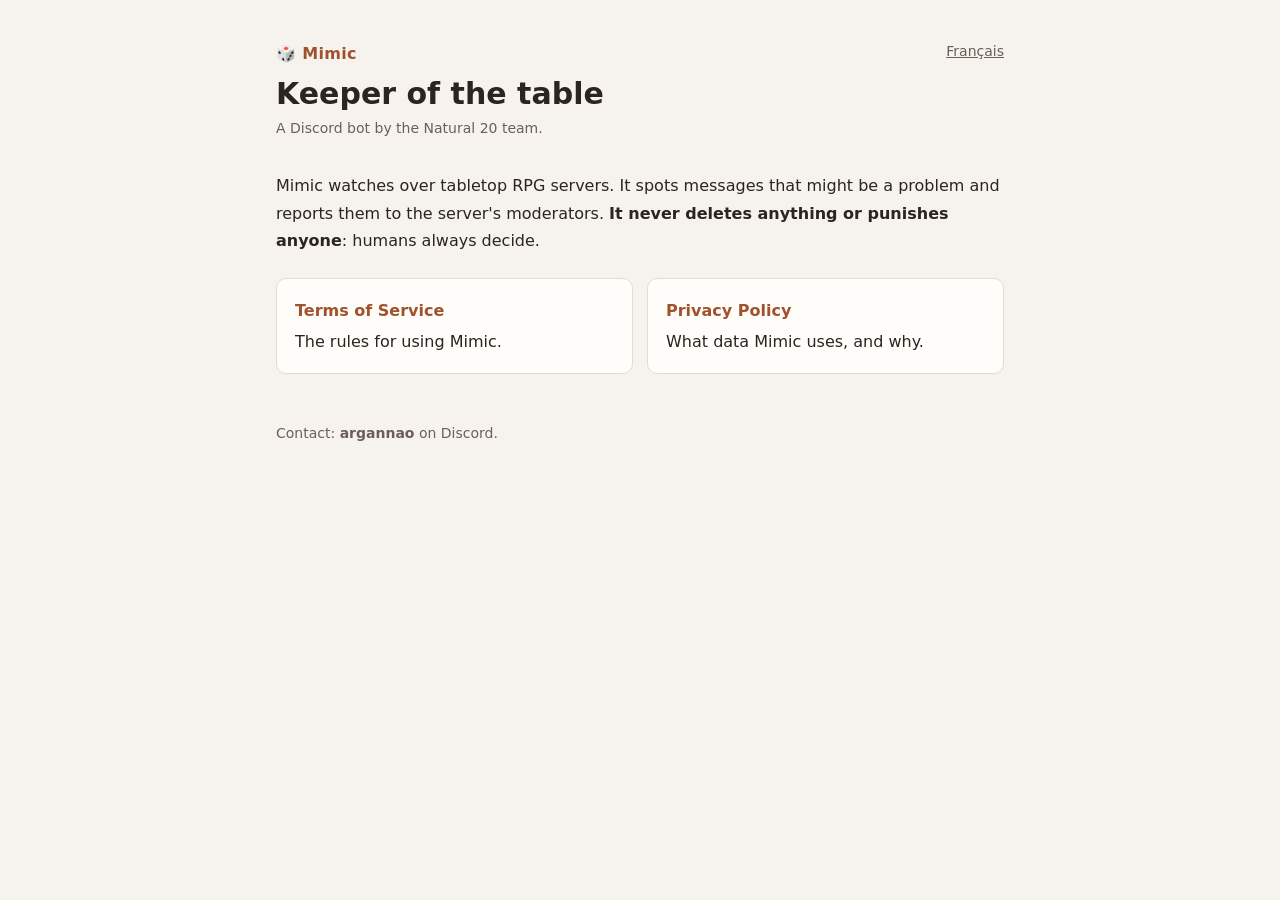
==== en/index.html @ cb3ce5a5 "Pages légales de Mimic : conditions d'utilisation et confidentialité (FR + EN) Co-Authored-By: Claud" ====
<!doctype html>
<html lang="en">
<head>
<meta charset="utf-8">
<meta name="viewport" content="width=device-width, initial-scale=1">
<title>Mimic · Natural 20</title>
<meta name="description" content="Mimic, the Discord moderation bot for tabletop RPG servers, by the Natural 20 team.">
<link rel="stylesheet" href="../style.css">
</head>
<body>
<main>
  <header>
    <span class="langue"><a href="../">Français</a></span>
    <a class="marque" href="./">🎲 Mimic</a>
    <h1>Keeper of the table</h1>
    <p class="date">A Discord bot by the Natural 20 team.</p>
  </header>

  <p>Mimic watches over tabletop RPG servers. It spots messages that might be a problem and reports them
  to the server's moderators. <strong>It never deletes anything or punishes anyone</strong>: humans always decide.</p>

  <div class="cartes">
    <a class="carte" href="terms.html"><strong>Terms of Service</strong>The rules for using Mimic.</a>
    <a class="carte" href="privacy.html"><strong>Privacy Policy</strong>What data Mimic uses, and why.</a>
  </div>

  <footer>Contact: <strong>argannao</strong> on Discord.</footer>
</main>
</body>
</html>
---- style.css ----
:root {
  --bg: #f6f3ee;
  --surface: #fffdf9;
  --text: #2b2420;
  --muted: #6b5f57;
  --accent: #a0522d;
  --border: #e3dbd1;
}
@media (prefers-color-scheme: dark) {
  :root {
    --bg: #1c1916;
    --surface: #25211d;
    --text: #ece5dc;
    --muted: #b3a79b;
    --accent: #e0995e;
    --border: #3a332c;
  }
}
* { box-sizing: border-box; }
body {
  margin: 0;
  background: var(--bg);
  color: var(--text);
  font: 16px/1.7 system-ui, -apple-system, "Segoe UI", Roboto, sans-serif;
}
main {
  max-width: 760px;
  margin: 0 auto;
  padding: 40px 16px 64px;
}
header { margin-bottom: 32px; }
.marque { font-weight: 600; color: var(--accent); text-decoration: none; letter-spacing: .02em; }
.langue { float: right; font-size: 14px; color: var(--muted); }
.langue a { color: inherit; }
h1 { font-size: 30px; line-height: 1.25; margin: 8px 0 4px; }
h2 { font-size: 20px; margin: 36px 0 8px; padding-top: 16px; border-top: 1px solid var(--border); }
.date { color: var(--muted); font-size: 14px; margin: 0; }
a { color: var(--accent); }
table { width: 100%; border-collapse: collapse; margin: 12px 0; font-size: 15px; }
th, td { text-align: left; vertical-align: top; padding: 8px 10px; border-bottom: 1px solid var(--border); }
th { font-weight: 600; }
.encart {
  background: var(--surface);
  border: 1px solid var(--border);
  border-radius: 10px;
  padding: 14px 18px;
  margin: 16px 0;
}
.cartes { display: grid; grid-template-columns: repeat(auto-fit, minmax(220px, 1fr)); gap: 14px; margin-top: 24px; }
.carte {
  display: block;
  background: var(--surface);
  border: 1px solid var(--border);
  border-radius: 10px;
  padding: 18px;
  color: var(--text);
  text-decoration: none;
}
.carte:hover { border-color: var(--accent); }
.carte strong { display: block; color: var(--accent); margin-bottom: 4px; }
footer { margin-top: 48px; color: var(--muted); font-size: 14px; }
@media (max-width: 520px) {
  table, tbody, tr, td { display: block; }
  tr.entete { display: none; }
  tr { padding: 10px 0; border-bottom: 1px solid var(--border); }
  td { border: 0; padding: 2px 0; }
  td:first-child { font-weight: 600; }
  td + td::before { content: attr(data-label) " : "; color: var(--muted); }
}
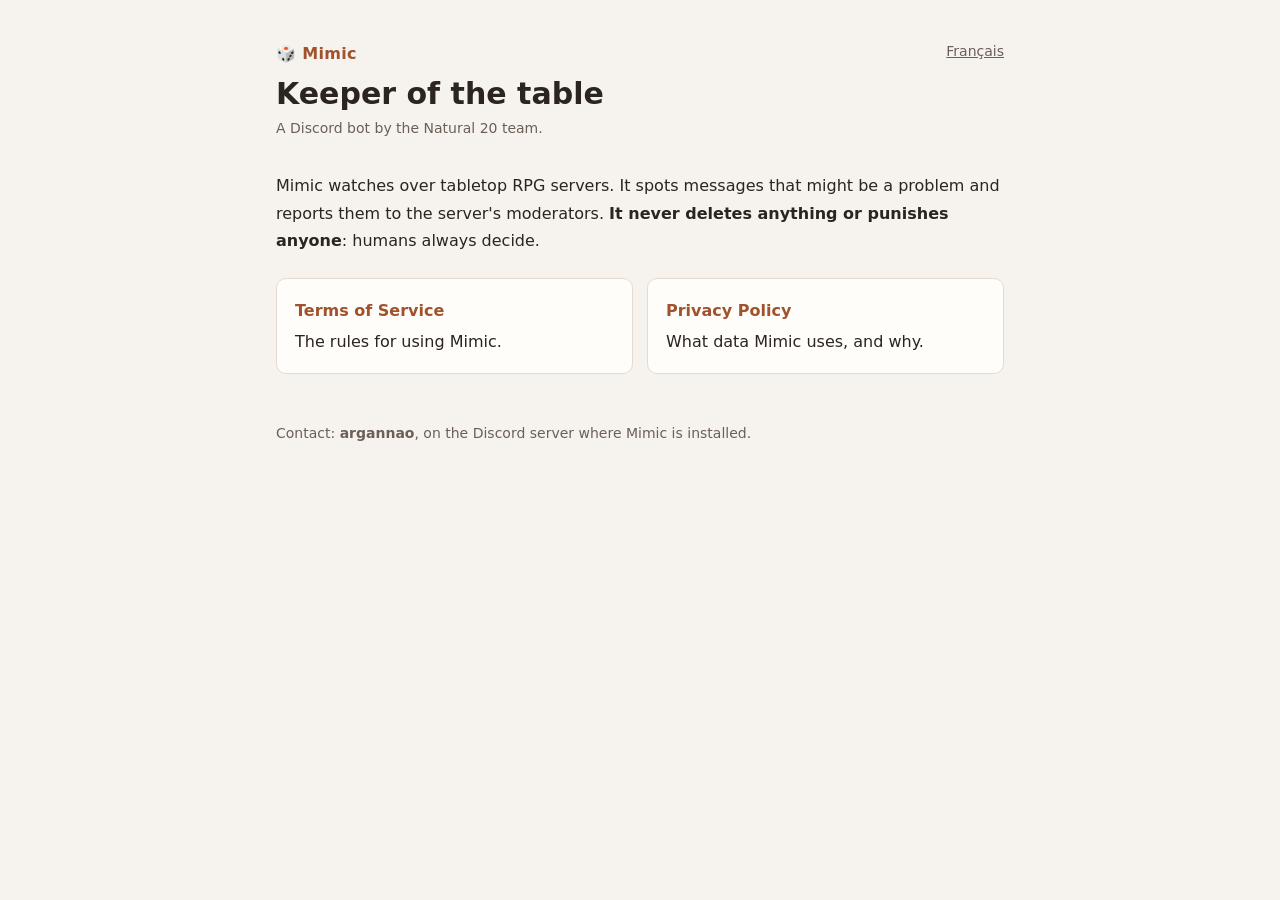
==== commit 5bbe1753: "Contact : argannao sur le serveur Discord où Mimic est installé Co-Authored-By: Claude Opus 5.5 <nor" ====
--- a/en/index.html
+++ b/en/index.html
@@ -24,7 +24,7 @@
     <a class="carte" href="privacy.html"><strong>Privacy Policy</strong>What data Mimic uses, and why.</a>
   </div>
 
-  <footer>Contact: <strong>argannao</strong> on Discord.</footer>
+  <footer>Contact: <strong>argannao</strong>, on the Discord server where Mimic is installed.</footer>
 </main>
 </body>
 </html>
